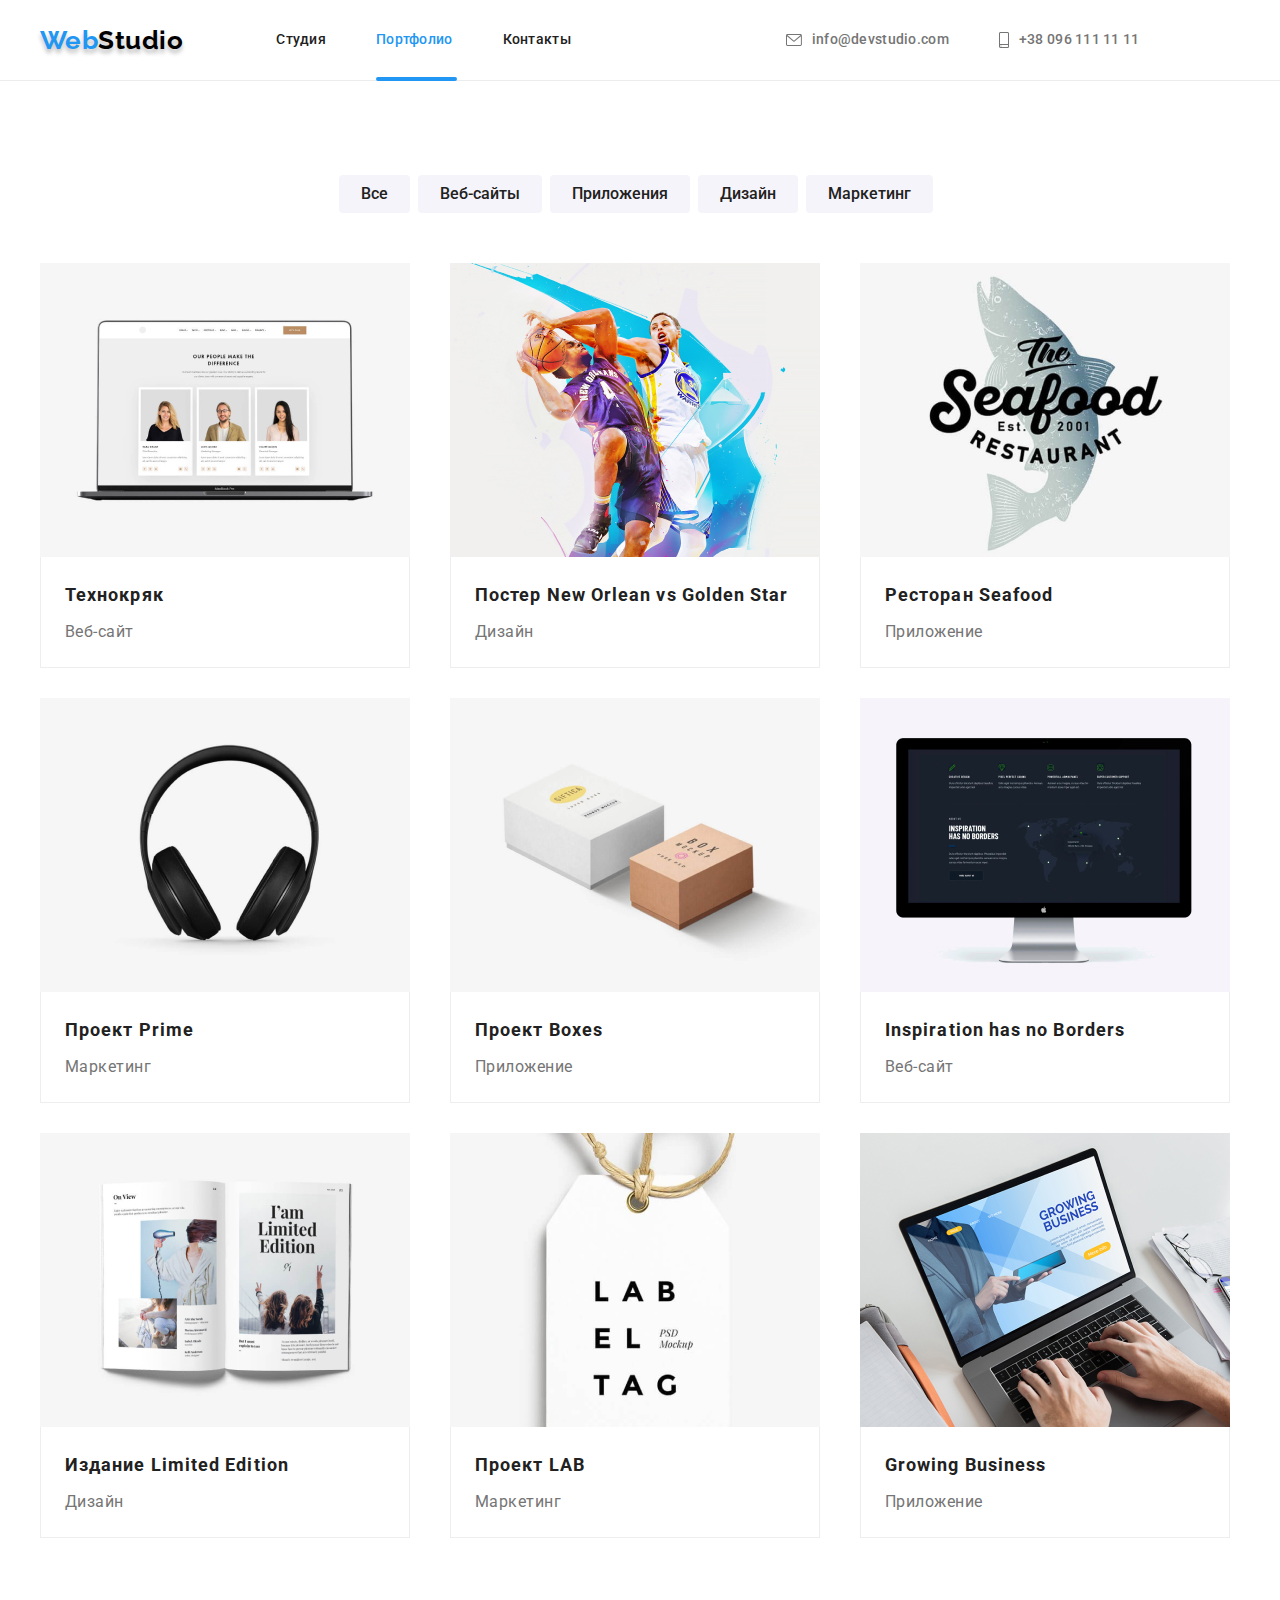
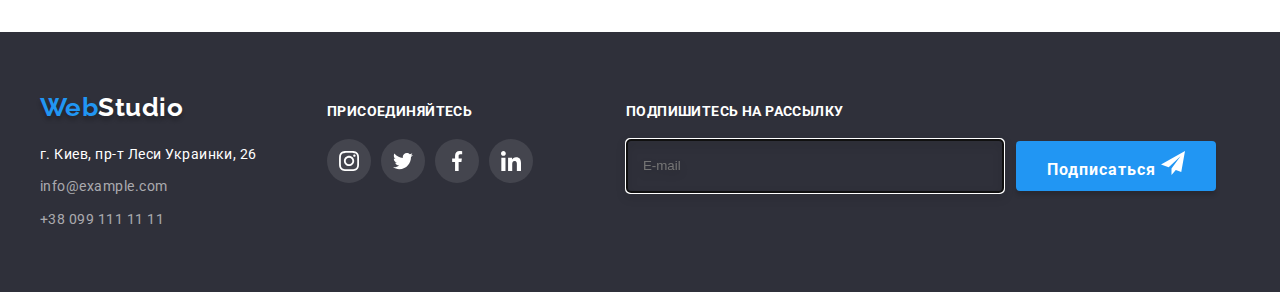
==== portfolio.html @ dc647ac4 "created the seventh repos" ====
<!DOCTYPE html>
<html lang="ru">
<head>
    <meta charset="UTF-8">
    <meta http-equiv="X-UA-Compatible" content="IE=edge">
    <meta name="viewport" content="width=device-width, initial-scale=1.0">
    <title>Webstudio</title>
    <link rel="preconnect" href="https://fonts.googleapis.com">
    <link rel="preconnect" href="https://fonts.gstatic.com" crossorigin>
    <link href="https://fonts.googleapis.com/css2?family=Raleway:wght@700&family=Roboto:wght@400;500;700;900&display=swap" rel="stylesheet">
    <link rel="stylesheet" href="https://cdnjs.cloudflare.com/ajax/libs/modern-normalize/1.1.0/modern-normalize.min.css" integrity="sha512-wpPYUAdjBVSE4KJnH1VR1HeZfpl1ub8YT/NKx4PuQ5NmX2tKuGu6U/JRp5y+Y8XG2tV+wKQpNHVUX03MfMFn9Q==" crossorigin="anonymous" referrerpolicy="no-referrer" />
    <link rel="stylesheet" href="./css/styles.css" />

</head>
<body>
    <!--- header--->
<header class="header">
    <div class="container main"> 
        <nav class="header-nav"> 
        <a class="header-link link" lang="en" href="./index.html"><span class="logo-web">Web</span>Studio</a>
          <ul class="header-nav-list list">
                <li class="item"><a class="header-item-link link" href="./index.html">Студия</a></li>
                <li class="item"><a class="header-item-link current link" href="./index.html">Портфолио</a></li> 
                <li class="item"><a class="header-item-link link" href="">Контакты</a></li>
            </ul>
     </nav> 
          <ul class="auto-nav list"> 

               <li class="item">
                <a class="auto-nav-item link" href="mailto:info@devstudio.com">
                  <svg class="contacts-icon" width="16" height="12"> 
                    <use href="./images/symbol-defs.svg#icon-envelope"></use>
                </svg> 
                info@devstudio.com</a>
            </li>

            <li class="item">
                <a class="auto-nav-item link" href="tel:+380961111111">
                 <svg class="contacts-icon" width="10" height="16"> 
                    <use href="./images/symbol-defs.svg#icon-smartphone"> </use>
                </svg> 
                +38 096 111 11 11</a>
            </li>
          </ul>
    </div>
</header>

    <!--- portfolio--->
<main>
    <section class="portfolio"> 
        <div class="container "> 
        <h1 hidden>Портфолио</h1>
        <ul class="portfolio-list  list"> 
            <li><button class="portfolio-button link" type="button">Все </button></li>
            <li><button class="portfolio-button link" type="button">Веб-сайты</button> </li>   
            <li><button class="portfolio-button link" type="button">Приложения</button> </li> 
            <li><button class="portfolio-button link" type="button">Дизайн</button> </li> 
            <li><button class="portfolio-button link" type="button">Маркетинг</button> </li> 
        </ul>
        <ul class="portfolio-img list">
            <li class="gallery-pic">
                <div class="overlay-text"> 
                 <img  src="./images/img.jpg" alt="Ноутбук" width="370" height="294"> 
                 <p class="picture-text"> Технокряк это современная площадка распространения коронавируса. Компании используют эту платформу для цифрового шпионажа и атак на защищённые сервера конкурентов.</p>
                </div>
                 <div class="gallery-content">  
                <h2 class="portfolio-item">Технокряк</h2>
                <p class="portfolio-text"> Веб-сайт</p>
            </div>
            </li>
            
            <li class="gallery-pic"> 
                <div class="overlay-text"> 
                <img  src="./images/img (1).jpg" alt="Баскетбол" width="370" height="294" > 
                <p class="picture-text"> Технокряк это современная площадка распространения коронавируса. Компании используют эту платформу для цифрового шпионажа и атак на защищённые сервера конкурентов.</p>
            </div>
                <div class="gallery-content"> 
                <h2 class="portfolio-item">Постер New Orlean vs Golden Star</h2>
                <p class="portfolio-text"> Дизайн</p>
            </div>

            </li>
            <li class="gallery-pic"> 
                <div class="overlay-text"> 
                <img  src="./images/img (2).jpg" alt="Лого ресторану" width="370" height="294" > 
                <p class="picture-text"> Технокряк это современная площадка распространения коронавируса. Компании используют эту платформу для цифрового шпионажа и атак на защищённые сервера конкурентов.</p>
            </div> 
                <div class="gallery-content"> 
                <h2 class="portfolio-item">Ресторан Seafood</h2>
                <p class="portfolio-text"> Приложение</p>
            </div>

            </li>
            <li class="gallery-pic"> 
                <div class="overlay-text"> 
                <img  src="./images/img (3).jpg" alt="Наушники" width="370" height="294" > 
                <p class="picture-text"> Технокряк это современная площадка распространения коронавируса. Компании используют эту платформу для цифрового шпионажа и атак на защищённые сервера конкурентов.</p> 
            </div>
                <div class="gallery-content"> 
                <h2 class="portfolio-item">Проект Prime</h2>
                <p class="portfolio-text"> Маркетинг</p>
            </div>

            </li>
            <li class="gallery-pic"> 
                <div class="overlay-text"> 
                <img  src="./images/img (4).jpg" alt="Боксы" width="370" height="294" > 
                <p class="picture-text"> Технокряк это современная площадка распространения коронавируса. Компании используют эту платформу для цифрового шпионажа и атак на защищённые сервера конкурентов.</p> 
            </div>
                <div class="gallery-content"> 
                <h2 class="portfolio-item">Проект Boxes</h2>
                <p class="portfolio-text"> Приложение</p>
            </div>
            </li>

            <li class="gallery-pic"> 
                <div class="overlay-text">  
                <img  src="./images/img (5).jpg" alt="компьютер" width="370" height="294" >
                <p class="picture-text"> Технокряк это современная площадка распространения коронавируса. Компании используют эту платформу для цифрового шпионажа и атак на защищённые сервера конкурентов.</p>
            </div>
                <div class="gallery-content"> 
                <h2 class="portfolio-item" lang="en">Inspiration has no Borders</h2>
                <p class="portfolio-text"> Веб-сайт</p>
            </div>

            </li>
            <li class="gallery-pic"> 
                <div class="overlay-text"> 
                <img  src="./images/img (6).jpg" alt="Книга" width="370" height="294" >
                <p class="picture-text"> Технокряк это современная площадка распространения коронавируса. Компании используют эту платформу для цифрового шпионажа и атак на защищённые сервера конкурентов.</p>
            </div>
                <div class="gallery-content"> 
                <h2 class="portfolio-item">Издание Limited Edition</h2>
                <p class="portfolio-text"> Дизайн</p>
            </div>

            </li>
            <li class="gallery-pic"> 
                <div class="overlay-text"> 
                <img  src="./images/img (7).jpg" alt="Ярлык" width="370" height="294" > 
                <p class="picture-text"> Технокряк это современная площадка распространения коронавируса. Компании используют эту платформу для цифрового шпионажа и атак на защищённые сервера конкурентов.</p>
            </div>
                <div class="gallery-content"> 
                <h2 class="portfolio-item">Проект LAB</h2>
                <p class="portfolio-text"> Маркетинг</p>
            </div>

            </li>
            <li class="gallery-pic"> 
                <div class="overlay-text"> 
                <img  src="./images/img (8).jpg" alt="Веб-сайт" width="370" height="294" > 
                <p class="picture-text"> Технокряк это современная площадка распространения коронавируса. Компании используют эту платформу для цифрового шпионажа и атак на защищённые сервера конкурентов.</p>
            </div>
                <div class="gallery-content"> 
                <h2 class="portfolio-item">Growing Business</h2>
                <p class="portfolio-text"> Приложение</p>
                </div>
            </li>
        </ul>
        </div>

    </section>
</main>

    <!-- footer-->
    <footer class="footer"> 
        <div class="footer-list container"> 
        <div class="footer-logo  main"> 
        <a class="footer-link link" lang="en" href=""><span class="logo-web">Web</span>Studio</a>
        <address> 
        <ul class="list-contacts list">
            <li class="address">г. Киев, пр-т Леси Украинки, 26</li>
            <li class="mail"><a class="contacts link" href="mailto:info@example.com">info@example.com</a></li>
            <li><a class="contacts link" href="tel:+380991111111">+38 099 111 11 11</a></li>
        </ul>
    </address>
        </div>
        <div class="join-socials "> 
            <h3 class="join">присоединяйтесь</h3>
            <ul class="join-list list "> 
                <li class="join-item">
                    <a href="" class="join-link link">
                    <svg class="join-icon" width="20" height="20"> 
                        <use href="./images/symbol-defs.svg#icon-instagram"> </use>
                    </svg>
                 </a>
                </li>
                <li class="join-item">
                    <a href="" class="join-link link">
                    <svg class="join-icon" width="20" height="20"> 
                        <use href="./images/symbol-defs.svg#icon-twitter"> </use>
                    </svg>
                 </a>
                </li>
                <li class="join-item">
                    <a href="" class="join-link link">
                    <svg class="join-icon" width="20" height="20"> 
                        <use href="./images/symbol-defs.svg#icon-facebook"> </use>
                    </svg>
                 </a>
                </li>
                <li class="join-item">
                    <a href="" class="join-link link">
                    <svg class="join-icon" width="20" height="20"> 
                        <use href="./images/symbol-defs.svg#icon-linkedin"> </use>
                    </svg>
                 </a>
                </li>
                </ul>
        </div>
        <form class="footer-form">
            <p class="form-heading"> Подпишитесь на рассылку</p>
            <div class="footer-place"> 
            <input class="subscribe-place" type="email" name="email" placeholder="E-mail" autofocus>
            <button class="subscribe-button" type="submit"> Подписаться
                <svg class="button-icon" width="24" height="24"> 
                    <use href="./images/symbol-defs.svg#icon-plane"> </use>
                </svg>
                </button>
            </div>
        </form>
    </div>
    </footer>
</body>
</html>
---- css/styles.css ----
:root{
    --title-text-color: #212121;  
    --primary-text-color: #757575;
    --secondary-text-color: #000000;
    --third-text-color: #ffffff;
    --accent-color:#2196F3;
}
body {
    margin: 0;
    background-color: #FFFFFF;
    font-family: 'Roboto', sans-serif;
    letter-spacing: 0.03em;
    color: var(--title-text-color)
}
  
p, h1, h2, h3, h4{
    margin-top: 0;
    margin-bottom: 0;
}
ul {
    margin-top: 0;
    margin-bottom: 0;
    padding-left: 0;
}
img {
    display: block;
    width: auto;
}
.link {
    text-decoration: none;
}
.list {
    list-style: none;
}
.container {

    width: 1200px;
    padding-left: 15px;
    padding-right: 15px;
    margin: 0 auto;    
}

.header-nav {
    display: flex;
    align-items: center;
}
.header-link, 
.footer-link {
    padding: 0;

    Font-family: 'Raleway';
    font-weight: bold;
    Font-size: 26px;
    Line-height: 1.19;
    color: var(--secondary-text-color);
    text-shadow: 0px 4px 4px rgba(0, 0, 0, 0.25);
}

.logo-web {
    color:var(--accent-color);
}

.main {
    display: flex;
    align-items: center;
}
.header {  
      border-bottom: 1px solid #ECECEC;
}
.header-nav-list {
    display: flex;
    margin-right: auto;
}
.header-nav-list .link {    
    display: block;
    padding-top: 32px;
    padding-bottom: 32px;

    font-style: 400;
    font-weight: 500;
    font-size: 14px;
    line-height: 1.14;
    letter-spacing: 0.02em;
    color: var(--title-text-color);
}

.header-nav-list .item:not(:last-child) {
    margin-right: 50px;
}
.header-link {
    margin-right: 93px;
}
.header-item-link {
    transition: color 250ms cubic-bezier(0.4, 0, 0.2, 1);
}
.header-item-link:hover,
.header-item-link:focus {
    color: var(--accent-color); 
}
.auto-nav-item:hover,
.auto-nav-item:focus  {
    color: var(--accent-color); 
}
.item {
    position: relative;
}
.header-nav-list .current{
    color: var(--accent-color)
}
.item .current::after {
    content: '';
    position: absolute;
    bottom: -1px;
    width: 100%;
    left: 0;
    background-color: var(--accent-color);
    border: 2px solid;
    border-radius: 2px;
}

 /* Contacts*/

.auto-nav {
    display: flex;
    margin-left: 215px;
}
.auto-nav .item +.item {
    margin-left: 50px;
}
.auto-nav-item { 
    transition: color 250ms cubic-bezier(0.4, 0, 0.2, 1);
    
    display: flex;
    align-items: center;
    font-weight: 500;
    font-size: 14px;
    line-height: 1.14;
    letter-spacing: 0.02em;
    color: var(--primary-text-color);
}
.contacts-icon {
    display: inline-block;
    margin-right: 10px;
    fill: currentColor;
}

/* ---hero---*/
.hero {
   /* background-color: #2F303A;*/
    padding-bottom: 200px;
    padding-top: 200px;
    flex-grow: 1;
    background-image: linear-gradient(rgba(47, 48, 58, 0.4),
    rgba(47, 48, 58, 0.4)
    ), url(../images/heroimg.jpg) ;
}

.hero-title {
    margin-bottom: 30px;

    font-weight: 900;
    font-size: 44px;
    line-height: 1.36;
    text-align: center;
    letter-spacing: 0.06em;
    text-transform: uppercase;
    text-shadow: 0px 4px 4px rgba(0, 0, 0, 0.25);
    color: var(--third-text-color);
}
.hero-button {  
    display: flex;
    margin: auto;
    border-radius: 4px;
    padding: 10px 32px;
    border: 1px solid #000000;
    text-shadow: 0px 4px 4px rgba(0, 0, 0, 0.25);
    border: none;

    font-weight: 700;
    font-size: 16px;
    line-height: 1.87;
    display: flex;
    align-items: center;
    text-align: center;
    letter-spacing: 0.06em;
    color: var(--third-text-color);
    background-color: var(--accent-color);
    cursor: pointer;
}
.hero .link {
    transition: box-shadow 250ms cubic-bezier(0.4, 0, 0.2, 1), background-color 250ms cubic-bezier(0.4, 0, 0.2, 1);
}
.hero .link:hover,
.hero .link:focus{
    background-color: #188CE8;
    box-shadow: 0px 4px 4px rgba(0, 0, 0, 0.15);
}
/* ---Modal window---*/

.backdrop {
    position: fixed;
    top: 0;
    left:0;
    width: 100%;
    height: 100%;
    background: rgba(0, 0, 0, 0.2);
    opacity: 1;
    transition: opacity 250ms cubic-bezier(0.4, 0, 0.2, 1), visibility 250ms cubic-bezier(0.4, 0, 0.2, 1);
}
.backdrop.is-hidden{
    opacity: 0;
    pointer-events: none;
    visibility: hidden;
}

.modal {
    position: absolute;
    top: 50%;
    left: 50%;
    transform: translate(-50%, -50%);
    width: 528px;
    height: 581px;
    padding: 40px;
    
    background: #FFFFFF;
    box-shadow: 0px 1px 3px rgba(0, 0, 0, 0.12), 0px 1px 1px rgba(0, 0, 0, 0.14), 0px 2px 1px rgba(0, 0, 0, 0.2);
    border-radius: 4px;
}
.close {
    cursor: pointer;  
    background-color: #ffffff;
    width: 30px;
    height: 30px;
    position: absolute;
    top: 8px;
    right: 8px;  
    display: flex;
    align-items: center;
    justify-content: center;
    border-radius: 50%;
    border: 1px solid rgba(0, 0, 0, 0.1);   
}
.icon-close{
    fill: #000000;
    transition: fill 250ms cubic-bezier(0.4, 0, 0.2, 1);

}
.icon-close:hover,
.icon-close:focus{
  fill: var(--accent-color)
}
.form-title{
    font-family: Roboto;
    font-style: normal;
    font-weight: bold;
    font-size: 20px;
    line-height: 23px;
    text-align: center;
    letter-spacing: 0.03em;  
    color: #212121;  
    margin-bottom: 12px; 
}
.form-contact{
    width: 448px;
    min-height: 342px;
}
.form-name{
    font-family: Roboto;
    font-style: normal;
    font-weight: normal;
    font-size: 12px;
    line-height: 1.16;
    letter-spacing: 0.01em;
    display: block;
    color: #757575;
}
.form-area{
    position: relative;
    width: 100%;
    margin: 0 auto;  
}
.form-icon {
    position: absolute;
    top: 50%;
    left: 15px;
    transform: translateY(-50%);
    transition: fill 250ms cubic-bezier(0.4, 0, 0.2, 1);
}
.form-area:focus-within{
    border-color: var(--accent-color);
}

.form-input{
    width: 100%;
    height: 40px;
    border: 1px solid rgba(33, 33, 33, 0.2);
    box-sizing: border-box;
    border-radius: 4px;
    margin-top: 4px;
    margin-bottom: 10px;
    padding: 14px 15px;
    padding-left: 42px;
    cursor: pointer;
    outline: transparent;
    transition: border-color 250ms cubic-bezier(0.4, 0, 0.2, 1), fill 250ms cubic-bezier(0.4, 0, 0.2, 1);
}

.form-input:focus{
    border-color: var(--accent-color);
}

.form-input:focus + .form-icon{
    fill: var(--accent-color);
}

.form-text{
    width: 448px;
    height: 120px;
    resize: none;
    padding: 12px 16px;
    margin-top: 4px;
    outline: transparent;

    border: 1px solid rgba(33, 33, 33, 0.2);
    box-sizing: border-box;
    border-radius: 4px;
    transition: border-color 250ms cubic-bezier(0.4, 0, 0.2, 1);
}

.form-text:focus {
    border-color: var(--accent-color);
}

.check-text{
    display: inline-block;
    font-family: Roboto;
    font-style: normal;
    font-weight: normal;
    font-size: 14px;
    line-height: 1.71;
    color: #757575;
    margin-top: 20px;
}
.checkbox{
    appearance: none ;
}

.check-icon{
    display: flex;
    align-items: center;
    justify-content: center;
    width: 16px;
    height: 15px;
    display: flex;
    border-radius: 2px;
    border: 2px solid var(--secondary-text-color);
    margin-right: 7px;
    margin-top: 20px;
}
.check-label{
    display: flex;
    align-items: center;
}

.checkbox:checked + .check-label > .check-icon {
    background-color: var(--accent-color);
    border: transparent;
}
.checkbox:focus {
    border: transparent;
    
}
.conditions{
    color: var(--accent-color);
}

.form-button{
    margin: auto;
    margin-top: 30px;
    padding: 10px 55px;
    border: none;
    font-weight: 700;
    font-size: 16px;
    line-height: 1.87;
    display: flex;
    align-items: center;
    text-align: center;
    letter-spacing: 0.06em;
    color: var(--third-text-color);
    background-color: var(--accent-color);
    box-shadow: 0px 4px 4px rgba(0, 0, 0, 0.15);
    border-radius: 4px;
    cursor: pointer;
    transition: background-color 250ms cubic-bezier(0.4, 0, 0.2, 1);

}
.form-button:hover,
.form-button:focus{
    background-color: #188CE8;
}


/* ---features---*/
.details {
    display: flex;
}
.features{
    display: flex;

    padding-top: 94px;
    padding-bottom: 94px;
}
.features-title {
    display: flex;
    margin-top: 30px;
    margin-bottom: 10px;

    font-weight: 700;
    Font-size: 14px;
    Line-height: 1.14;
    text-transform: uppercase;
    color: var(--title-text-color);
}
.features-text {
    display: flex;
    margin-right: 30px;
    font-weight: normal;
    font-size: 14px;
    line-height: 1.71;
    color: var(--primary-text-color);
}
.features-list { 
    display: flex;
}
.icon-animations:not(:last-child) {
    margin-right: 30px;
}
.icon-animations .features-text {
    width: 100% ;
}

.icon-class  {
    display: flex;
    background-color: #F5F4FA;
    align-items: center;
    justify-content: center;
    border-radius: 4px; 
    height: 120px;
}

/* ---work and team---*/

.work {
    padding-bottom: 94px;
}
.work-list {
    display: flex;
}
.work-list .picture:not(:last-child){
    margin-right: 30px;   
}
.picture {
    position: relative;
}
.work-text {
    position: absolute;
    bottom: 0;
    min-width: 370px;
    min-height: 70px;
    display: flex;
    justify-content: center;
    align-items: center;
    font-weight: 700;
    font-size: 14px;
    line-height: 1.14;
    text-align: center;
    letter-spacing: 0.03em;
    text-transform: uppercase;
    background: rgba(47, 48, 58, 0.8);
    color: var(--third-text-color);
    
}

.work-title,
.team-title {
    margin-bottom: 50px;
    font-weight: bold;
    font-size: 36px;
    line-height: 1.16;
    text-align: center;
    color: var(--title-text-color);
}

.team{
    background-color: #F5F4FA;
    padding-top: 94px;
    padding-bottom: 94px;
} 

.team-list  {
    display: flex;
    margin: 0;
    margin-left: -30px; 
}

.team-content{
    padding-top: 30px ;
    padding-bottom: 30px; 
    width: 270px;

    background-color: var(--third-text-color);
    box-shadow: 0px 1px 3px rgba(0, 0, 0, 0.12), 0px 1px 1px rgba(0, 0, 0, 0.14), 0px 2px 1px rgba(0, 0, 0, 0.2);
    border-radius: 0px 0px 4px 4px;

}
.content {
    width: 270px;
    margin-left: 30px; 
    margin-right: 0;
}
.team-list .team-pic:not(:last-child){
    margin-right: 30px;
}
.team-item {
    margin-bottom: 10px ;

    font-weight: 500;
    font-size: 16px;
    line-height: 1.18; 
    text-align: center;   
    color: var(--title-text-color);
}
.team-text{
    margin-bottom: 16px ;

    font-weight: normal;
    font-size: 16px;
    line-height: 1.18;
    text-align: center;
}
.social-list {
    display: flex;
    justify-content: center;
}
.social-item{
    width: 44px;
    height: 44px;
    
}
.social-item:not(:last-child) {
    margin-right: 10px;
}
.social-icon{
    fill: #AFB1B8;
    transition: fill 250ms cubic-bezier(0.4, 0, 0.2, 1), background-color 250ms cubic-bezier(0.4, 0, 0.2, 1);
    
}

.social-link {
    transition: fill 250ms cubic-bezier(0.4, 0, 0.2, 1), background-color 250ms cubic-bezier(0.4, 0, 0.2, 1);
    
    width: 100%;
    height: 100%;
    display: flex;
    align-items: center;
    justify-content: center;
    border-radius: 50%;
    background-color: #ffffff;
}

.social-link:hover,
.social-link:focus{
    background-color: var(--accent-color);

}

.social-link:hover .social-icon,
.social-link:focus .social-icon {
    fill: var(--third-text-color);
}
/* ---- Clients---*/
.clients {
    padding-top: 94px;
    padding-bottom: 94px;
}

.clients-list {
    display: flex;
    justify-content: center;

}
.clients-title {
    margin-bottom: 50px;
    font-weight: 700;
    font-size: 36px;
    line-height: 42px;
    text-align: center;
    letter-spacing: 0.03em;
    color: #212121;
}

.clients-item{    
    width: 170px;
    height: 92px;     
}
.clients-item:not(:last-child) {
    margin-right: 30px;
}
.clients-icon{
   fill:  #AFB1B8; 
   transition: fill 250ms cubic-bezier(0.4, 0, 0.2, 1);

}
.clients-link {
    transition: fill 250ms cubic-bezier(0.4, 0, 0.2, 1), border-color 250ms cubic-bezier(0.4, 0, 0.2, 1);

    width: 100%;
    height: 100%;
    display: flex;
    border: 1px solid #AFB1B8;;
    border-radius: 4px;
    align-items: center;
    justify-content: center;
}
.clients-link:hover .clients-icon,
.clients-link:focus .clients-icon{
    fill: var(--accent-color);
}

.clients-link:hover,
.clients-link:focus { 
    border-color: var(--accent-color);
}

/* ---footer---*/
.footer-list {
    display: flex;
    align-items: baseline;
}
.footer-logo {
    display: inline-block;
}

.footer {
    padding-top: 60px;
    padding-bottom:60px;
    background-color: #2F303A    ;
}

.footer-link { 
    color: var(--third-text-color);
}
.list-contacts{
    font-style: normal;
}
.contacts{
    font-weight: normal;
    font-size: 14px;
    line-height: 1.71;
    color: rgba(255, 255, 255, 0.6) ;

}
.address{
    margin-top: 20px;
    margin-bottom: 9px;
    margin-right: 70px;

    font-weight: normal;
    font-size: 14px;
    line-height: 1.71;
    color: var(--third-text-color);
}
.mail {
    margin-bottom: 9px;
}
.join-socials .join{ 
    display: flex;
    margin-bottom: 20px;

    font-weight: 700;
    font-size: 14px;
    line-height: 16px;
    letter-spacing: 0.03em;
    text-transform: uppercase;
    color: #FFFFFF;   
}
.join-socials{
    margin-right: 93px;

}
.join-list {
    display: flex;
}
.join-item{
    width: 44px;
    height: 44px;   
}
.join-item:not(:last-child) {
    margin-right: 10px;
}
.join-icon{
    fill: #FFFFFF;
    transition: fill 250ms cubic-bezier(0.4, 0, 0.2, 1), background-color 250ms cubic-bezier(0.4, 0, 0.2, 1);
}
.join-link {
    transition: fill 250ms cubic-bezier(0.4, 0, 0.2, 1), background-color 250ms cubic-bezier(0.4, 0, 0.2, 1);
    width: 100%;
    height: 100%;
    display: flex;
    align-items: center;
    justify-content: center;
    border-radius: 50%;
    background-color: rgba(255, 255, 255, 0.1);
}
.join-link:hover,
.join-link:focus {
    background-color: var(--accent-color);
}

.join-link:hover .join-icon,
.join-link:focus .join-icon {
    cursor: pointer;
    fill: #FFFFFF;
}
.footer-place{
    display: flex;
    align-items: center;
}

.form-heading {
    margin: 0;
    font-family: Roboto;
    font-style: normal;
    font-weight: bold;
    font-size: 14px;
    line-height: 16px;
    letter-spacing: 0.03em;
    text-transform: uppercase;
    color: #FFFFFF;
    margin-bottom: 20px;
}

.subscribe-place{
    width: 358px;
    height: 50px;
    margin-right: 12px;
    border: 1px solid rgba(255, 255, 255, 0.3);
    background: transparent;
    filter: drop-shadow(0px 4px 4px rgba(0, 0, 0, 0.15));
    border-radius: 4px;
    color: rgba(255, 255, 255, 0.6);
    padding-left: 16px;
}

.subscribe-button{
    width: 200px;
    height: 50px;
    background-color: var(--accent-color);
    box-shadow: 0px 4px 4px rgba(0, 0, 0, 0.15);
    border: none;
  
    border-radius: 4px;
    font-family: Roboto;
    font-style: normal;
    font-weight: 700;
    font-size: 16px;
    line-height: 1.87;
    letter-spacing: 0.06em;
    color: #FFFFFF;
    padding: 10px 29px;
    transition: background-color 250ms cubic-bezier(0.4, 0, 0.2, 1);
}
.subscribe-button:hover,
.subscribe-button:focus {
    background-color: #188CE8;
}

/* Portfolio */
.portfolio{
    padding-bottom: 94px;
    padding-top: 94px;
    background: #FFFFFF;
}
.portfolio-list{
    
    display: flex;
    margin-bottom: 50px;
    justify-content: center;
}

.portfolio-button{   
    padding: 6px 22px;
    margin-right: 8px;

    font-family: 'Roboto';
    font-weight: 500;
    font-size: 16px;
    line-height: 1.62;
    text-align: center;
    color: var(--title-text-color);
    background-color: #F5F4FA ;
    border-radius: 4px;
    border: transparent;
    cursor: pointer;
}
.portfolio-list .link{ 
    transition: color 250ms cubic-bezier(0.4, 0, 0.2, 1), background-color 250ms cubic-bezier(0.4, 0, 0.2, 1), box-shadow 250ms cubic-bezier(0.4, 0, 0.2, 1);
}
.portfolio-list .link:hover, 
.portfolio-list .link:focus {
    color: var(--third-text-color);
    background-color: var(--accent-color);
    box-shadow: 0px 3px 1px rgba(0, 0, 0, 0.1), 0px 1px 2px rgba(0, 0, 0, 0.08), 0px 2px 2px rgba(0, 0, 0, 0.12);
}

.overlay-text{
    position: relative;
    overflow: hidden;

}
.overlay-text::before {
    display: inline-block;
    position: absolute;
    content: '';
    width: 100%;
    height: 100%;
    transition: transform 250ms cubic-bezier(0.4, 0, 0.2, 1);
}

.picture-text {
    position: absolute;
    top: 0;
    left: 0;
    height: 100%;
    padding: 63px 24px;
    font-size: 18px;
    line-height: 1.56;
    letter-spacing: 0.03em;
    color: #ffffff;
    background-color: rgba(33, 150, 243, 0.9);   
    transition: transform 250ms cubic-bezier(0.4, 0, 0.2, 1);
    transform: translateY(100%);
    overflow: auto;
}

.overlay-text:hover .picture-text {
    transform: translateY(0%);
}

.gallery-content{
    background-color: #FFFFFF;
    box-sizing: border-box;
    padding: 20px 24px;
    border-bottom: 1px solid #EEEEEE;
    border-right: 1px solid #EEEEEE;
    border-left: 1px solid #EEEEEE;
    width: 370px;
}
.portfolio-img {
    transition: background-color 250ms cubic-bezier(0.4, 0, 0.2, 1), box-shadow 250ms cubic-bezier(0.4, 0, 0.2, 1);

    margin: 0;
    display: flex;
    flex-wrap: wrap;
    margin-top: -30px;
    margin-left: -30px;
}

.gallery-pic{
    transition: background-color 250ms cubic-bezier(0.4, 0, 0.2, 1), box-shadow 250ms cubic-bezier(0.4, 0, 0.2, 1);
    width: 370px;
    margin-left: 30px;
    margin-top: 30px;
    flex-basis: calc(100% / 3 - 30px);
}
.portfolio-img .gallery-pic:hover,
.portfolio-img .gallery-pic:focus {
    background: #FFFFFF;
    box-shadow: 0px 1px 1px rgba(0, 0, 0, 0.12), 0px 4px 4px rgba(0, 0, 0, 0.06), 1px 4px 6px rgba(0, 0, 0, 0.16);
}

.portfolio-item {
    margin-bottom: 4px;

    font-weight: 700;
    font-size: 18px;
    line-height: 2;
    letter-spacing: 0.06em;
}
.portfolio-text{
    font-weight: normal;
    font-size: 16px;
    line-height: 1.87;
    color: var(--primary-text-color);
}
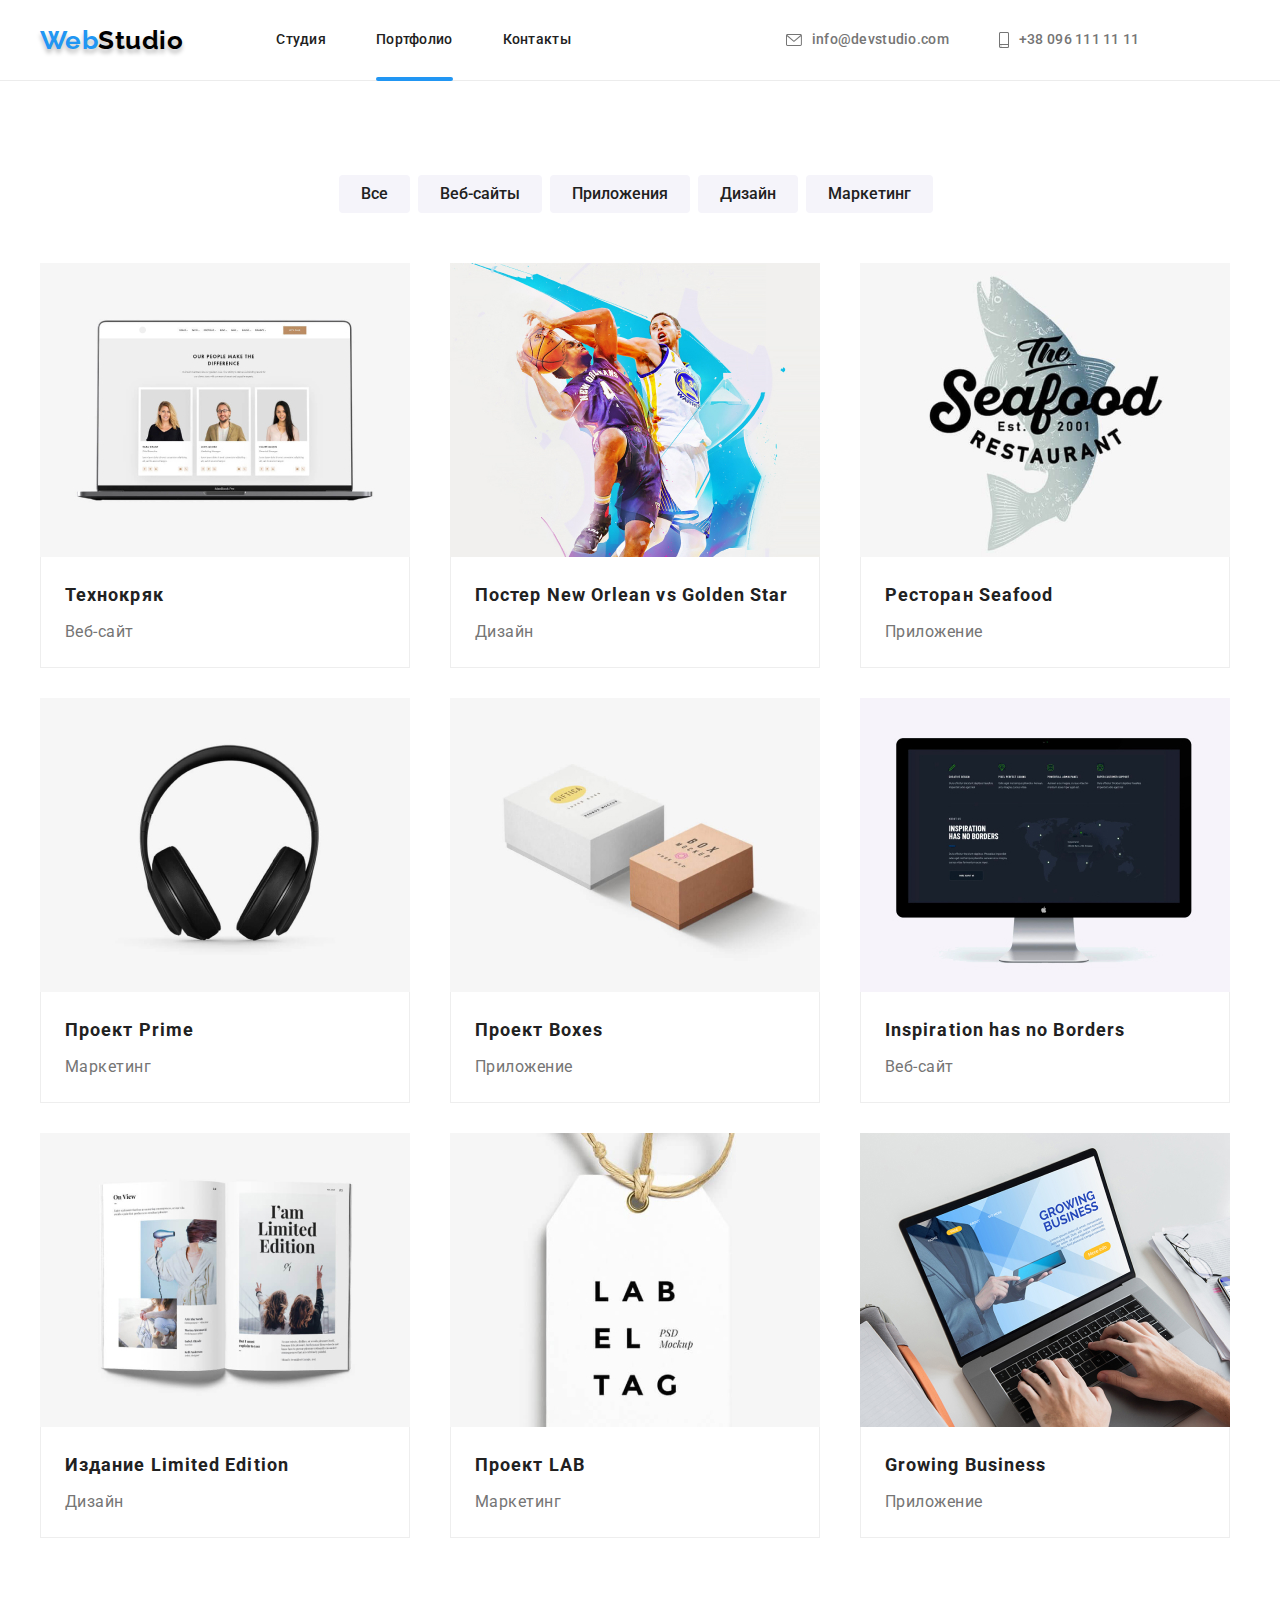
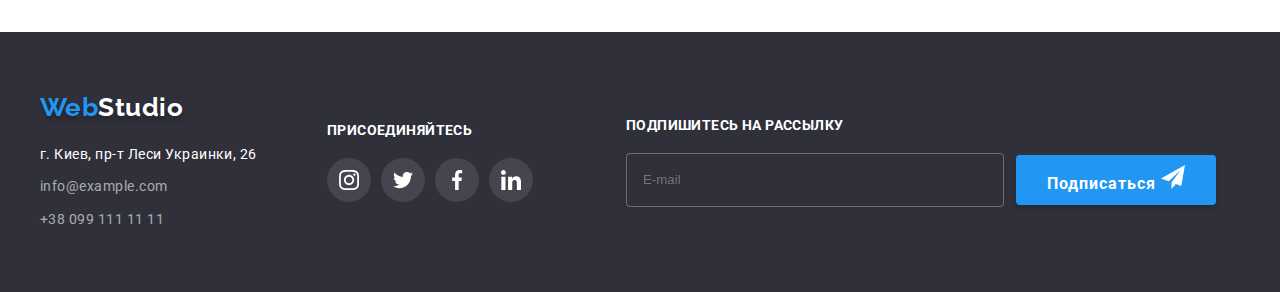
==== commit 165c5bed: "added sass" ====
--- a/portfolio.html
+++ b/portfolio.html
@@ -10,38 +10,39 @@
     <link href="https://fonts.googleapis.com/css2?family=Raleway:wght@700&family=Roboto:wght@400;500;700;900&display=swap" rel="stylesheet">
     <link rel="stylesheet" href="https://cdnjs.cloudflare.com/ajax/libs/modern-normalize/1.1.0/modern-normalize.min.css" integrity="sha512-wpPYUAdjBVSE4KJnH1VR1HeZfpl1ub8YT/NKx4PuQ5NmX2tKuGu6U/JRp5y+Y8XG2tV+wKQpNHVUX03MfMFn9Q==" crossorigin="anonymous" referrerpolicy="no-referrer" />
     <link rel="stylesheet" href="./css/styles.css" />
+        <link rel="stylesheet" href="./css/main.min.css" />
+
 
 </head>
 <body>
     <!--- header--->
 <header class="header">
-    <div class="container main"> 
-        <nav class="header-nav"> 
-        <a class="header-link link" lang="en" href="./index.html"><span class="logo-web">Web</span>Studio</a>
-          <ul class="header-nav-list list">
-                <li class="item"><a class="header-item-link link" href="./index.html">Студия</a></li>
-                <li class="item"><a class="header-item-link current link" href="./index.html">Портфолио</a></li> 
-                <li class="item"><a class="header-item-link link" href="">Контакты</a></li>
+    <div class="container main">
+        <nav class="header__nav">
+            <a class="header__link link" lang="en" href=""><span class="logo-web">Web</span>Studio</a>
+            <ul class="header__nav-list list">
+                <li class="header__item"><a class="header__item-link  link" href="./index.html">Студия</a></li>
+                <li class="header__item"><a class="header__item-link current link" href="">Портфолио</a></li>
+                <li class="header__item"><a class="header__item-link link" href="">Контакты</a></li>
             </ul>
-     </nav> 
-          <ul class="auto-nav list"> 
-
-               <li class="item">
-                <a class="auto-nav-item link" href="mailto:info@devstudio.com">
-                  <svg class="contacts-icon" width="16" height="12"> 
-                    <use href="./images/symbol-defs.svg#icon-envelope"></use>
-                </svg> 
-                info@devstudio.com</a>
-            </li>
-
-            <li class="item">
-                <a class="auto-nav-item link" href="tel:+380961111111">
-                 <svg class="contacts-icon" width="10" height="16"> 
-                    <use href="./images/symbol-defs.svg#icon-smartphone"> </use>
-                </svg> 
-                +38 096 111 11 11</a>
-            </li>
-          </ul>
+        </nav>
+        <ul class="contacts__auto-nav list">
+            <li class="contacts__item">
+                <a class="contacts__auto-nav-item link" href="mailto:info@devstudio.com">
+                    <svg class="contacts__contacts-icon" width="16" height="12">
+                        <use href="./images/symbol-defs.svg#icon-envelope"></use>
+                    </svg>
+                    info@devstudio.com</a>
+            </li>
+
+            <li class="contacts__item">
+                <a class="contacts__auto-nav-item link" href="tel:+380961111111">
+                    <svg class="contacts__contacts-icon" width="10" height="16">
+                        <use href="./images/symbol-defs.svg#icon-smartphone"> </use>
+                    </svg>
+                    +38 096 111 11 11</a>
+            </li>
+        </ul>
     </div>
 </header>
 
@@ -163,63 +164,64 @@
 </main>
 
     <!-- footer-->
-    <footer class="footer"> 
-        <div class="footer-list container"> 
-        <div class="footer-logo  main"> 
-        <a class="footer-link link" lang="en" href=""><span class="logo-web">Web</span>Studio</a>
-        <address> 
-        <ul class="list-contacts list">
-            <li class="address">г. Киев, пр-т Леси Украинки, 26</li>
-            <li class="mail"><a class="contacts link" href="mailto:info@example.com">info@example.com</a></li>
-            <li><a class="contacts link" href="tel:+380991111111">+38 099 111 11 11</a></li>
-        </ul>
-    </address>
+    <footer class="footer__section">
+        <div class="footer container">
+            <div class="footer__logo ">
+                <a class="footer__link link" lang="en" href=""><span class="logo-web">Web</span>Studio</a>
+                <address class="footer__address-list">
+                    <ul class="footer__list-contacts list">
+                        <li class="footer__address">г. Киев, пр-т Леси Украинки, 26</li>
+                        <li class="footer__mail"><a class="footer__contacts link"
+                                href="mailto:info@example.com">info@example.com</a></li>
+                        <li><a class="footer__contacts link" href="tel:+380991111111">+38 099 111 11 11</a></li>
+                    </ul>
+                </address>
+            </div>
+            <div class="join__socials ">
+                <h3 class="join__title">присоединяйтесь</h3>
+                <ul class="join list ">
+                    <li class="join__item">
+                        <a href="" class="join__link link">
+                            <svg class="join__icon" width="20" height="20">
+                                <use href="./images/symbol-defs.svg#icon-instagram"> </use>
+                            </svg>
+                        </a>
+                    </li>
+                    <li class="join__item">
+                        <a href="" class="join__link link">
+                            <svg class="join__icon" width="20" height="20">
+                                <use href="./images/symbol-defs.svg#icon-twitter"> </use>
+                            </svg>
+                        </a>
+                    </li>
+                    <li class="join__item">
+                        <a href="" class="join__link link">
+                            <svg class="join__icon" width="20" height="20">
+                                <use href="./images/symbol-defs.svg#icon-facebook"> </use>
+                            </svg>
+                        </a>
+                    </li>
+                    <li class="join__item">
+                        <a href="" class="join__link link">
+                            <svg class="join__icon" width="20" height="20">
+                                <use href="./images/symbol-defs.svg#icon-linkedin"> </use>
+                            </svg>
+                        </a>
+                    </li>
+                </ul>
+            </div>
+            <form class="">
+                <p class="mailing__form-title"> Подпишитесь на рассылку</p>
+                <div class="mailing">
+                    <input class="mailing__subscribe-place" type="email" name="email" placeholder="E-mail">
+                    <button class="mailing__subscribe-button" type="submit"> Подписаться
+                        <svg class="mailing__button-icon" width="24" height="24">
+                            <use href="./images/symbol-defs.svg#icon-plane"> </use>
+                        </svg>
+                    </button>
+                </div>
+            </form>
         </div>
-        <div class="join-socials "> 
-            <h3 class="join">присоединяйтесь</h3>
-            <ul class="join-list list "> 
-                <li class="join-item">
-                    <a href="" class="join-link link">
-                    <svg class="join-icon" width="20" height="20"> 
-                        <use href="./images/symbol-defs.svg#icon-instagram"> </use>
-                    </svg>
-                 </a>
-                </li>
-                <li class="join-item">
-                    <a href="" class="join-link link">
-                    <svg class="join-icon" width="20" height="20"> 
-                        <use href="./images/symbol-defs.svg#icon-twitter"> </use>
-                    </svg>
-                 </a>
-                </li>
-                <li class="join-item">
-                    <a href="" class="join-link link">
-                    <svg class="join-icon" width="20" height="20"> 
-                        <use href="./images/symbol-defs.svg#icon-facebook"> </use>
-                    </svg>
-                 </a>
-                </li>
-                <li class="join-item">
-                    <a href="" class="join-link link">
-                    <svg class="join-icon" width="20" height="20"> 
-                        <use href="./images/symbol-defs.svg#icon-linkedin"> </use>
-                    </svg>
-                 </a>
-                </li>
-                </ul>
-        </div>
-        <form class="footer-form">
-            <p class="form-heading"> Подпишитесь на рассылку</p>
-            <div class="footer-place"> 
-            <input class="subscribe-place" type="email" name="email" placeholder="E-mail" autofocus>
-            <button class="subscribe-button" type="submit"> Подписаться
-                <svg class="button-icon" width="24" height="24"> 
-                    <use href="./images/symbol-defs.svg#icon-plane"> </use>
-                </svg>
-                </button>
-            </div>
-        </form>
-    </div>
     </footer>
 </body>
 </html>--- a/css/styles.css
+++ b/css/styles.css
@@ -1,895 +1,17 @@
-:root{
-    --title-text-color: #212121;  
-    --primary-text-color: #757575;
-    --secondary-text-color: #000000;
-    --third-text-color: #ffffff;
-    --accent-color:#2196F3;
-}
-body {
-    margin: 0;
-    background-color: #FFFFFF;
-    font-family: 'Roboto', sans-serif;
-    letter-spacing: 0.03em;
-    color: var(--title-text-color)
-}
-  
-p, h1, h2, h3, h4{
-    margin-top: 0;
-    margin-bottom: 0;
-}
-ul {
-    margin-top: 0;
-    margin-bottom: 0;
-    padding-left: 0;
-}
-img {
-    display: block;
-    width: auto;
-}
-.link {
-    text-decoration: none;
-}
-.list {
-    list-style: none;
-}
-.container {
-
-    width: 1200px;
-    padding-left: 15px;
-    padding-right: 15px;
-    margin: 0 auto;    
-}
-
-.header-nav {
-    display: flex;
-    align-items: center;
-}
-.header-link, 
-.footer-link {
-    padding: 0;
-
-    Font-family: 'Raleway';
-    font-weight: bold;
-    Font-size: 26px;
-    Line-height: 1.19;
-    color: var(--secondary-text-color);
-    text-shadow: 0px 4px 4px rgba(0, 0, 0, 0.25);
-}
-
-.logo-web {
-    color:var(--accent-color);
-}
-
-.main {
-    display: flex;
-    align-items: center;
-}
-.header {  
-      border-bottom: 1px solid #ECECEC;
-}
-.header-nav-list {
-    display: flex;
-    margin-right: auto;
-}
-.header-nav-list .link {    
-    display: block;
-    padding-top: 32px;
-    padding-bottom: 32px;
-
-    font-style: 400;
-    font-weight: 500;
-    font-size: 14px;
-    line-height: 1.14;
-    letter-spacing: 0.02em;
-    color: var(--title-text-color);
-}
-
-.header-nav-list .item:not(:last-child) {
-    margin-right: 50px;
-}
-.header-link {
-    margin-right: 93px;
-}
-.header-item-link {
-    transition: color 250ms cubic-bezier(0.4, 0, 0.2, 1);
-}
-.header-item-link:hover,
-.header-item-link:focus {
-    color: var(--accent-color); 
-}
-.auto-nav-item:hover,
-.auto-nav-item:focus  {
-    color: var(--accent-color); 
-}
-.item {
-    position: relative;
-}
-.header-nav-list .current{
-    color: var(--accent-color)
-}
-.item .current::after {
-    content: '';
-    position: absolute;
-    bottom: -1px;
-    width: 100%;
-    left: 0;
-    background-color: var(--accent-color);
-    border: 2px solid;
-    border-radius: 2px;
-}
-
- /* Contacts*/
-
-.auto-nav {
-    display: flex;
-    margin-left: 215px;
-}
-.auto-nav .item +.item {
-    margin-left: 50px;
-}
-.auto-nav-item { 
-    transition: color 250ms cubic-bezier(0.4, 0, 0.2, 1);
-    
-    display: flex;
-    align-items: center;
-    font-weight: 500;
-    font-size: 14px;
-    line-height: 1.14;
-    letter-spacing: 0.02em;
-    color: var(--primary-text-color);
-}
-.contacts-icon {
-    display: inline-block;
-    margin-right: 10px;
-    fill: currentColor;
-}
+/* ---header---*/
 
 /* ---hero---*/
-.hero {
-   /* background-color: #2F303A;*/
-    padding-bottom: 200px;
-    padding-top: 200px;
-    flex-grow: 1;
-    background-image: linear-gradient(rgba(47, 48, 58, 0.4),
-    rgba(47, 48, 58, 0.4)
-    ), url(../images/heroimg.jpg) ;
-}
 
-.hero-title {
-    margin-bottom: 30px;
-
-    font-weight: 900;
-    font-size: 44px;
-    line-height: 1.36;
-    text-align: center;
-    letter-spacing: 0.06em;
-    text-transform: uppercase;
-    text-shadow: 0px 4px 4px rgba(0, 0, 0, 0.25);
-    color: var(--third-text-color);
-}
-.hero-button {  
-    display: flex;
-    margin: auto;
-    border-radius: 4px;
-    padding: 10px 32px;
-    border: 1px solid #000000;
-    text-shadow: 0px 4px 4px rgba(0, 0, 0, 0.25);
-    border: none;
-
-    font-weight: 700;
-    font-size: 16px;
-    line-height: 1.87;
-    display: flex;
-    align-items: center;
-    text-align: center;
-    letter-spacing: 0.06em;
-    color: var(--third-text-color);
-    background-color: var(--accent-color);
-    cursor: pointer;
-}
-.hero .link {
-    transition: box-shadow 250ms cubic-bezier(0.4, 0, 0.2, 1), background-color 250ms cubic-bezier(0.4, 0, 0.2, 1);
-}
-.hero .link:hover,
-.hero .link:focus{
-    background-color: #188CE8;
-    box-shadow: 0px 4px 4px rgba(0, 0, 0, 0.15);
-}
 /* ---Modal window---*/
 
-.backdrop {
-    position: fixed;
-    top: 0;
-    left:0;
-    width: 100%;
-    height: 100%;
-    background: rgba(0, 0, 0, 0.2);
-    opacity: 1;
-    transition: opacity 250ms cubic-bezier(0.4, 0, 0.2, 1), visibility 250ms cubic-bezier(0.4, 0, 0.2, 1);
-}
-.backdrop.is-hidden{
-    opacity: 0;
-    pointer-events: none;
-    visibility: hidden;
-}
-
-.modal {
-    position: absolute;
-    top: 50%;
-    left: 50%;
-    transform: translate(-50%, -50%);
-    width: 528px;
-    height: 581px;
-    padding: 40px;
-    
-    background: #FFFFFF;
-    box-shadow: 0px 1px 3px rgba(0, 0, 0, 0.12), 0px 1px 1px rgba(0, 0, 0, 0.14), 0px 2px 1px rgba(0, 0, 0, 0.2);
-    border-radius: 4px;
-}
-.close {
-    cursor: pointer;  
-    background-color: #ffffff;
-    width: 30px;
-    height: 30px;
-    position: absolute;
-    top: 8px;
-    right: 8px;  
-    display: flex;
-    align-items: center;
-    justify-content: center;
-    border-radius: 50%;
-    border: 1px solid rgba(0, 0, 0, 0.1);   
-}
-.icon-close{
-    fill: #000000;
-    transition: fill 250ms cubic-bezier(0.4, 0, 0.2, 1);
-
-}
-.icon-close:hover,
-.icon-close:focus{
-  fill: var(--accent-color)
-}
-.form-title{
-    font-family: Roboto;
-    font-style: normal;
-    font-weight: bold;
-    font-size: 20px;
-    line-height: 23px;
-    text-align: center;
-    letter-spacing: 0.03em;  
-    color: #212121;  
-    margin-bottom: 12px; 
-}
-.form-contact{
-    width: 448px;
-    min-height: 342px;
-}
-.form-name{
-    font-family: Roboto;
-    font-style: normal;
-    font-weight: normal;
-    font-size: 12px;
-    line-height: 1.16;
-    letter-spacing: 0.01em;
-    display: block;
-    color: #757575;
-}
-.form-area{
-    position: relative;
-    width: 100%;
-    margin: 0 auto;  
-}
-.form-icon {
-    position: absolute;
-    top: 50%;
-    left: 15px;
-    transform: translateY(-50%);
-    transition: fill 250ms cubic-bezier(0.4, 0, 0.2, 1);
-}
-.form-area:focus-within{
-    border-color: var(--accent-color);
-}
-
-.form-input{
-    width: 100%;
-    height: 40px;
-    border: 1px solid rgba(33, 33, 33, 0.2);
-    box-sizing: border-box;
-    border-radius: 4px;
-    margin-top: 4px;
-    margin-bottom: 10px;
-    padding: 14px 15px;
-    padding-left: 42px;
-    cursor: pointer;
-    outline: transparent;
-    transition: border-color 250ms cubic-bezier(0.4, 0, 0.2, 1), fill 250ms cubic-bezier(0.4, 0, 0.2, 1);
-}
-
-.form-input:focus{
-    border-color: var(--accent-color);
-}
-
-.form-input:focus + .form-icon{
-    fill: var(--accent-color);
-}
-
-.form-text{
-    width: 448px;
-    height: 120px;
-    resize: none;
-    padding: 12px 16px;
-    margin-top: 4px;
-    outline: transparent;
-
-    border: 1px solid rgba(33, 33, 33, 0.2);
-    box-sizing: border-box;
-    border-radius: 4px;
-    transition: border-color 250ms cubic-bezier(0.4, 0, 0.2, 1);
-}
-
-.form-text:focus {
-    border-color: var(--accent-color);
-}
-
-.check-text{
-    display: inline-block;
-    font-family: Roboto;
-    font-style: normal;
-    font-weight: normal;
-    font-size: 14px;
-    line-height: 1.71;
-    color: #757575;
-    margin-top: 20px;
-}
-.checkbox{
-    appearance: none ;
-}
-
-.check-icon{
-    display: flex;
-    align-items: center;
-    justify-content: center;
-    width: 16px;
-    height: 15px;
-    display: flex;
-    border-radius: 2px;
-    border: 2px solid var(--secondary-text-color);
-    margin-right: 7px;
-    margin-top: 20px;
-}
-.check-label{
-    display: flex;
-    align-items: center;
-}
-
-.checkbox:checked + .check-label > .check-icon {
-    background-color: var(--accent-color);
-    border: transparent;
-}
-.checkbox:focus {
-    border: transparent;
-    
-}
-.conditions{
-    color: var(--accent-color);
-}
-
-.form-button{
-    margin: auto;
-    margin-top: 30px;
-    padding: 10px 55px;
-    border: none;
-    font-weight: 700;
-    font-size: 16px;
-    line-height: 1.87;
-    display: flex;
-    align-items: center;
-    text-align: center;
-    letter-spacing: 0.06em;
-    color: var(--third-text-color);
-    background-color: var(--accent-color);
-    box-shadow: 0px 4px 4px rgba(0, 0, 0, 0.15);
-    border-radius: 4px;
-    cursor: pointer;
-    transition: background-color 250ms cubic-bezier(0.4, 0, 0.2, 1);
-
-}
-.form-button:hover,
-.form-button:focus{
-    background-color: #188CE8;
-}
-
-
 /* ---features---*/
-.details {
-    display: flex;
-}
-.features{
-    display: flex;
-
-    padding-top: 94px;
-    padding-bottom: 94px;
-}
-.features-title {
-    display: flex;
-    margin-top: 30px;
-    margin-bottom: 10px;
-
-    font-weight: 700;
-    Font-size: 14px;
-    Line-height: 1.14;
-    text-transform: uppercase;
-    color: var(--title-text-color);
-}
-.features-text {
-    display: flex;
-    margin-right: 30px;
-    font-weight: normal;
-    font-size: 14px;
-    line-height: 1.71;
-    color: var(--primary-text-color);
-}
-.features-list { 
-    display: flex;
-}
-.icon-animations:not(:last-child) {
-    margin-right: 30px;
-}
-.icon-animations .features-text {
-    width: 100% ;
-}
-
-.icon-class  {
-    display: flex;
-    background-color: #F5F4FA;
-    align-items: center;
-    justify-content: center;
-    border-radius: 4px; 
-    height: 120px;
-}
 
 /* ---work and team---*/
 
-.work {
-    padding-bottom: 94px;
-}
-.work-list {
-    display: flex;
-}
-.work-list .picture:not(:last-child){
-    margin-right: 30px;   
-}
-.picture {
-    position: relative;
-}
-.work-text {
-    position: absolute;
-    bottom: 0;
-    min-width: 370px;
-    min-height: 70px;
-    display: flex;
-    justify-content: center;
-    align-items: center;
-    font-weight: 700;
-    font-size: 14px;
-    line-height: 1.14;
-    text-align: center;
-    letter-spacing: 0.03em;
-    text-transform: uppercase;
-    background: rgba(47, 48, 58, 0.8);
-    color: var(--third-text-color);
-    
-}
+/*---Team ---*/
 
-.work-title,
-.team-title {
-    margin-bottom: 50px;
-    font-weight: bold;
-    font-size: 36px;
-    line-height: 1.16;
-    text-align: center;
-    color: var(--title-text-color);
-}
-
-.team{
-    background-color: #F5F4FA;
-    padding-top: 94px;
-    padding-bottom: 94px;
-} 
-
-.team-list  {
-    display: flex;
-    margin: 0;
-    margin-left: -30px; 
-}
-
-.team-content{
-    padding-top: 30px ;
-    padding-bottom: 30px; 
-    width: 270px;
-
-    background-color: var(--third-text-color);
-    box-shadow: 0px 1px 3px rgba(0, 0, 0, 0.12), 0px 1px 1px rgba(0, 0, 0, 0.14), 0px 2px 1px rgba(0, 0, 0, 0.2);
-    border-radius: 0px 0px 4px 4px;
-
-}
-.content {
-    width: 270px;
-    margin-left: 30px; 
-    margin-right: 0;
-}
-.team-list .team-pic:not(:last-child){
-    margin-right: 30px;
-}
-.team-item {
-    margin-bottom: 10px ;
-
-    font-weight: 500;
-    font-size: 16px;
-    line-height: 1.18; 
-    text-align: center;   
-    color: var(--title-text-color);
-}
-.team-text{
-    margin-bottom: 16px ;
-
-    font-weight: normal;
-    font-size: 16px;
-    line-height: 1.18;
-    text-align: center;
-}
-.social-list {
-    display: flex;
-    justify-content: center;
-}
-.social-item{
-    width: 44px;
-    height: 44px;
-    
-}
-.social-item:not(:last-child) {
-    margin-right: 10px;
-}
-.social-icon{
-    fill: #AFB1B8;
-    transition: fill 250ms cubic-bezier(0.4, 0, 0.2, 1), background-color 250ms cubic-bezier(0.4, 0, 0.2, 1);
-    
-}
-
-.social-link {
-    transition: fill 250ms cubic-bezier(0.4, 0, 0.2, 1), background-color 250ms cubic-bezier(0.4, 0, 0.2, 1);
-    
-    width: 100%;
-    height: 100%;
-    display: flex;
-    align-items: center;
-    justify-content: center;
-    border-radius: 50%;
-    background-color: #ffffff;
-}
-
-.social-link:hover,
-.social-link:focus{
-    background-color: var(--accent-color);
-
-}
-
-.social-link:hover .social-icon,
-.social-link:focus .social-icon {
-    fill: var(--third-text-color);
-}
 /* ---- Clients---*/
-.clients {
-    padding-top: 94px;
-    padding-bottom: 94px;
-}
-
-.clients-list {
-    display: flex;
-    justify-content: center;
-
-}
-.clients-title {
-    margin-bottom: 50px;
-    font-weight: 700;
-    font-size: 36px;
-    line-height: 42px;
-    text-align: center;
-    letter-spacing: 0.03em;
-    color: #212121;
-}
-
-.clients-item{    
-    width: 170px;
-    height: 92px;     
-}
-.clients-item:not(:last-child) {
-    margin-right: 30px;
-}
-.clients-icon{
-   fill:  #AFB1B8; 
-   transition: fill 250ms cubic-bezier(0.4, 0, 0.2, 1);
-
-}
-.clients-link {
-    transition: fill 250ms cubic-bezier(0.4, 0, 0.2, 1), border-color 250ms cubic-bezier(0.4, 0, 0.2, 1);
-
-    width: 100%;
-    height: 100%;
-    display: flex;
-    border: 1px solid #AFB1B8;;
-    border-radius: 4px;
-    align-items: center;
-    justify-content: center;
-}
-.clients-link:hover .clients-icon,
-.clients-link:focus .clients-icon{
-    fill: var(--accent-color);
-}
-
-.clients-link:hover,
-.clients-link:focus { 
-    border-color: var(--accent-color);
-}
 
 /* ---footer---*/
-.footer-list {
-    display: flex;
-    align-items: baseline;
-}
-.footer-logo {
-    display: inline-block;
-}
-
-.footer {
-    padding-top: 60px;
-    padding-bottom:60px;
-    background-color: #2F303A    ;
-}
-
-.footer-link { 
-    color: var(--third-text-color);
-}
-.list-contacts{
-    font-style: normal;
-}
-.contacts{
-    font-weight: normal;
-    font-size: 14px;
-    line-height: 1.71;
-    color: rgba(255, 255, 255, 0.6) ;
-
-}
-.address{
-    margin-top: 20px;
-    margin-bottom: 9px;
-    margin-right: 70px;
-
-    font-weight: normal;
-    font-size: 14px;
-    line-height: 1.71;
-    color: var(--third-text-color);
-}
-.mail {
-    margin-bottom: 9px;
-}
-.join-socials .join{ 
-    display: flex;
-    margin-bottom: 20px;
-
-    font-weight: 700;
-    font-size: 14px;
-    line-height: 16px;
-    letter-spacing: 0.03em;
-    text-transform: uppercase;
-    color: #FFFFFF;   
-}
-.join-socials{
-    margin-right: 93px;
-
-}
-.join-list {
-    display: flex;
-}
-.join-item{
-    width: 44px;
-    height: 44px;   
-}
-.join-item:not(:last-child) {
-    margin-right: 10px;
-}
-.join-icon{
-    fill: #FFFFFF;
-    transition: fill 250ms cubic-bezier(0.4, 0, 0.2, 1), background-color 250ms cubic-bezier(0.4, 0, 0.2, 1);
-}
-.join-link {
-    transition: fill 250ms cubic-bezier(0.4, 0, 0.2, 1), background-color 250ms cubic-bezier(0.4, 0, 0.2, 1);
-    width: 100%;
-    height: 100%;
-    display: flex;
-    align-items: center;
-    justify-content: center;
-    border-radius: 50%;
-    background-color: rgba(255, 255, 255, 0.1);
-}
-.join-link:hover,
-.join-link:focus {
-    background-color: var(--accent-color);
-}
-
-.join-link:hover .join-icon,
-.join-link:focus .join-icon {
-    cursor: pointer;
-    fill: #FFFFFF;
-}
-.footer-place{
-    display: flex;
-    align-items: center;
-}
-
-.form-heading {
-    margin: 0;
-    font-family: Roboto;
-    font-style: normal;
-    font-weight: bold;
-    font-size: 14px;
-    line-height: 16px;
-    letter-spacing: 0.03em;
-    text-transform: uppercase;
-    color: #FFFFFF;
-    margin-bottom: 20px;
-}
-
-.subscribe-place{
-    width: 358px;
-    height: 50px;
-    margin-right: 12px;
-    border: 1px solid rgba(255, 255, 255, 0.3);
-    background: transparent;
-    filter: drop-shadow(0px 4px 4px rgba(0, 0, 0, 0.15));
-    border-radius: 4px;
-    color: rgba(255, 255, 255, 0.6);
-    padding-left: 16px;
-}
-
-.subscribe-button{
-    width: 200px;
-    height: 50px;
-    background-color: var(--accent-color);
-    box-shadow: 0px 4px 4px rgba(0, 0, 0, 0.15);
-    border: none;
-  
-    border-radius: 4px;
-    font-family: Roboto;
-    font-style: normal;
-    font-weight: 700;
-    font-size: 16px;
-    line-height: 1.87;
-    letter-spacing: 0.06em;
-    color: #FFFFFF;
-    padding: 10px 29px;
-    transition: background-color 250ms cubic-bezier(0.4, 0, 0.2, 1);
-}
-.subscribe-button:hover,
-.subscribe-button:focus {
-    background-color: #188CE8;
-}
 
 /* Portfolio */
-.portfolio{
-    padding-bottom: 94px;
-    padding-top: 94px;
-    background: #FFFFFF;
-}
-.portfolio-list{
-    
-    display: flex;
-    margin-bottom: 50px;
-    justify-content: center;
-}
-
-.portfolio-button{   
-    padding: 6px 22px;
-    margin-right: 8px;
-
-    font-family: 'Roboto';
-    font-weight: 500;
-    font-size: 16px;
-    line-height: 1.62;
-    text-align: center;
-    color: var(--title-text-color);
-    background-color: #F5F4FA ;
-    border-radius: 4px;
-    border: transparent;
-    cursor: pointer;
-}
-.portfolio-list .link{ 
-    transition: color 250ms cubic-bezier(0.4, 0, 0.2, 1), background-color 250ms cubic-bezier(0.4, 0, 0.2, 1), box-shadow 250ms cubic-bezier(0.4, 0, 0.2, 1);
-}
-.portfolio-list .link:hover, 
-.portfolio-list .link:focus {
-    color: var(--third-text-color);
-    background-color: var(--accent-color);
-    box-shadow: 0px 3px 1px rgba(0, 0, 0, 0.1), 0px 1px 2px rgba(0, 0, 0, 0.08), 0px 2px 2px rgba(0, 0, 0, 0.12);
-}
-
-.overlay-text{
-    position: relative;
-    overflow: hidden;
-
-}
-.overlay-text::before {
-    display: inline-block;
-    position: absolute;
-    content: '';
-    width: 100%;
-    height: 100%;
-    transition: transform 250ms cubic-bezier(0.4, 0, 0.2, 1);
-}
-
-.picture-text {
-    position: absolute;
-    top: 0;
-    left: 0;
-    height: 100%;
-    padding: 63px 24px;
-    font-size: 18px;
-    line-height: 1.56;
-    letter-spacing: 0.03em;
-    color: #ffffff;
-    background-color: rgba(33, 150, 243, 0.9);   
-    transition: transform 250ms cubic-bezier(0.4, 0, 0.2, 1);
-    transform: translateY(100%);
-    overflow: auto;
-}
-
-.overlay-text:hover .picture-text {
-    transform: translateY(0%);
-}
-
-.gallery-content{
-    background-color: #FFFFFF;
-    box-sizing: border-box;
-    padding: 20px 24px;
-    border-bottom: 1px solid #EEEEEE;
-    border-right: 1px solid #EEEEEE;
-    border-left: 1px solid #EEEEEE;
-    width: 370px;
-}
-.portfolio-img {
-    transition: background-color 250ms cubic-bezier(0.4, 0, 0.2, 1), box-shadow 250ms cubic-bezier(0.4, 0, 0.2, 1);
-
-    margin: 0;
-    display: flex;
-    flex-wrap: wrap;
-    margin-top: -30px;
-    margin-left: -30px;
-}
-
-.gallery-pic{
-    transition: background-color 250ms cubic-bezier(0.4, 0, 0.2, 1), box-shadow 250ms cubic-bezier(0.4, 0, 0.2, 1);
-    width: 370px;
-    margin-left: 30px;
-    margin-top: 30px;
-    flex-basis: calc(100% / 3 - 30px);
-}
-.portfolio-img .gallery-pic:hover,
-.portfolio-img .gallery-pic:focus {
-    background: #FFFFFF;
-    box-shadow: 0px 1px 1px rgba(0, 0, 0, 0.12), 0px 4px 4px rgba(0, 0, 0, 0.06), 1px 4px 6px rgba(0, 0, 0, 0.16);
-}
-
-.portfolio-item {
-    margin-bottom: 4px;
-
-    font-weight: 700;
-    font-size: 18px;
-    line-height: 2;
-    letter-spacing: 0.06em;
-}
-.portfolio-text{
-    font-weight: normal;
-    font-size: 16px;
-    line-height: 1.87;
-    color: var(--primary-text-color);
-}
--- a/css/main.min.css
+++ b/css/main.min.css
@@ -0,0 +1,2 @@
+:root{--title-text-color: #212121;--primary-text-color: #757575;--secondary-text-color: #000000;--third-text-color: #ffffff;--accent-color: #2196f3}body{margin:0;background-color:#ffffff;font-family:"Roboto", sans-serif;letter-spacing:0.03em;color:var(--title-text-color)}p,h1,h2,h3,h4{margin-top:0;margin-bottom:0}ul{margin-top:0;margin-bottom:0;padding-left:0}img{display:block;width:auto}.link{text-decoration:none}.list{list-style:none}.visulally-hidden{position:absolute;width:1px;height:1px;margin:-1px;padding:0;overflow:hidden;bottom:0;clip:rect(0 0 0 0)}.container{width:1200px;padding-left:15px;padding-right:15px;margin:0 auto}.header{display:flex;align-items:center;border-bottom:1px solid #ececec}.header__nav{display:flex;align-items:center}.header__link{padding:0;font-family:"Raleway";font-weight:bold;font-size:26px;line-height:1.19;color:var(--secondary-text-color);text-shadow:0px 4px 4px rgba(0,0,0,0.25);margin-right:93px}.logo-web{color:var(--accent-color)}.main{display:flex;align-items:center}.header__nav-list{display:flex;margin-right:auto}.header__item{position:relative}.header__nav-list .current{color:var(--accent-color)}.header__item .current::after{content:"";position:absolute;bottom:-1px;width:100%;left:0;height:4px;background-color:var(--accent-color);border-radius:2px}.header__nav-list .link{display:block;padding-top:32px;padding-bottom:32px;font-style:400;font-weight:500;font-size:14px;line-height:1.14;letter-spacing:0.02em;color:var(--title-text-color)}.header__item-link{transition:color 250ms cubic-bezier(0.4, 0, 0.2, 1)}.header__item-link:hover,.header__item-link:focus{color:var(--accent-color)}.header__nav-list .header__item:not(:last-child){margin-right:50px}.contacts__auto-nav{display:flex;margin-left:215px}.contacts__auto-nav .contacts__item+.contacts__item{margin-left:50px}.contacts__auto-nav-item{transition:color 250ms cubic-bezier(0.4, 0, 0.2, 1);display:flex;align-items:center;font-weight:500;font-size:14px;line-height:1.14;letter-spacing:0.02em;color:var(--primary-text-color)}.contacts__auto-nav-item:hover,.contacts__auto-nav-item:focus{color:var(--accent-color)}.contacts__contacts-icon{display:inline-block;margin-right:10px;fill:currentColor}.hero{background-color:#2f303a;padding-bottom:200px;padding-top:200px;flex-grow:1;background-image:linear-gradient(rgba(47,48,58,0.4), rgba(47,48,58,0.4)),url(../images/heroimg.jpg)}.hero .link:hover,.hero .link:focus{background-color:#188ce8;box-shadow:0px 4px 4px rgba(0,0,0,0.15)}.hero__title{margin-bottom:30px;font-weight:900;font-size:44px;line-height:1.36;text-align:center;letter-spacing:0.06em;text-transform:uppercase;text-shadow:0px 4px 4px rgba(0,0,0,0.25);color:var(--third-text-color)}.hero__button{display:flex;margin:auto;border-radius:4px;padding:10px 32px;border:1px solid #000000;text-shadow:0px 4px 4px rgba(0,0,0,0.25);border:none;font-weight:700;font-size:16px;line-height:1.87;display:flex;align-items:center;text-align:center;letter-spacing:0.06em;color:var(--third-text-color);background-color:var(--accent-color);cursor:pointer}.hero .link{transition:box-shadow 250ms cubic-bezier(0.4, 0, 0.2, 1),background-color 250ms cubic-bezier(0.4, 0, 0.2, 1)}.backdrop{position:fixed;top:0;left:0;width:100%;height:100%;background:rgba(0,0,0,0.2);opacity:1;transition:opacity 250ms cubic-bezier(0.4, 0, 0.2, 1),visibility 250ms cubic-bezier(0.4, 0, 0.2, 1)}.backdrop.is-hidden{opacity:0;pointer-events:none;visibility:hidden}.modal{position:absolute;top:50%;left:50%;transform:translate(-50%, -50%);width:528px;height:581px;padding:40px;background:#ffffff;box-shadow:0px 1px 3px rgba(0,0,0,0.12),0px 1px 1px rgba(0,0,0,0.14),0px 2px 1px rgba(0,0,0,0.2);border-radius:4px}.close{cursor:pointer;background-color:#ffffff;width:30px;height:30px;position:absolute;top:8px;right:8px;display:flex;align-items:center;justify-content:center;border-radius:50%;border:1px solid rgba(0,0,0,0.1)}.icon-close{fill:#000000;transition:fill 250ms cubic-bezier(0.4, 0, 0.2, 1)}.icon-close:hover,.icon-close:focus{fill:var(--accent-color)}.form{width:448px;min-height:342px}.form__title{font-family:Roboto;font-style:normal;font-weight:bold;font-size:20px;line-height:23px;text-align:center;letter-spacing:0.03em;color:#212121;margin-bottom:12px}.form__name{font-family:Roboto;font-style:normal;font-weight:normal;font-size:12px;line-height:1.16;letter-spacing:0.01em;display:block;color:#757575}.form__area{position:relative;width:100%;margin:0 auto}.form__area:focus-within{border-color:var(--accent-color)}.form__icon{position:absolute;top:50%;left:15px;transform:translateY(-50%);transition:fill 250ms cubic-bezier(0.4, 0, 0.2, 1)}.form__input:focus+.form__icon{fill:var(--accent-color)}.form__input{width:100%;height:40px;border:1px solid rgba(33,33,33,0.2);box-sizing:border-box;border-radius:4px;margin-top:4px;margin-bottom:10px;padding:14px 15px;padding-left:42px;cursor:pointer;outline:transparent;transition:border-color 250ms cubic-bezier(0.4, 0, 0.2, 1),fill 250ms cubic-bezier(0.4, 0, 0.2, 1)}.form__input:focus{border-color:var(--accent-color)}.form__text{width:448px;height:120px;resize:none;padding:12px 16px;margin-top:4px;outline:transparent;border:1px solid rgba(33,33,33,0.2);box-sizing:border-box;border-radius:4px;transition:border-color 250ms cubic-bezier(0.4, 0, 0.2, 1)}.form__text:focus{border-color:var(--accent-color)}.form__check-text{display:inline-block;font-family:Roboto;font-style:normal;font-weight:normal;font-size:14px;line-height:1.71;color:#757575;margin-top:20px}.form__checkbox{appearance:none}.form__checkbox:focus{border:transparent}.form__checkbox:checked+.form__check-label>.form__check-icon{background-color:var(--accent-color);border:transparent}.form__check-icon{display:flex;align-items:center;justify-content:center;width:16px;height:15px;display:flex;border-radius:2px;border:2px solid var(--secondary-text-color);margin-right:7px;margin-top:20px}.form__check-label{display:flex;align-items:center}.form__conditions{color:var(--accent-color)}.form__button{margin:auto;margin-top:30px;padding:10px 55px;border:none;font-weight:700;font-size:16px;line-height:1.87;display:flex;align-items:center;text-align:center;letter-spacing:0.06em;color:var(--third-text-color);background-color:var(--accent-color);box-shadow:0px 4px 4px rgba(0,0,0,0.15);border-radius:4px;cursor:pointer;transition:background-color 250ms cubic-bezier(0.4, 0, 0.2, 1)}.form__button:hover,.form__button:focus{background-color:#188ce8}.details{display:flex}.features{display:flex;padding-top:94px;padding-bottom:94px}.features__title{display:flex;margin-top:30px;margin-bottom:10px;font-weight:700;font-size:14px;line-height:1.14;text-transform:uppercase;color:var(--title-text-color)}.features__text{display:flex;margin-right:30px;font-weight:normal;font-size:14px;line-height:1.71;color:var(--primary-text-color)}.features__icon-animations .features__text{width:100%}.features__list{display:flex}.features__icon-animations:not(:last-child){margin-right:30px}.features__icon-class{display:flex;background-color:#f5f4fa;align-items:center;justify-content:center;border-radius:4px;height:120px}.work{padding-bottom:94px}.work__list{display:flex}.work__list .work__picture:not(:last-child){margin-right:30px}.work__picture{position:relative}.work__text{position:absolute;bottom:0;min-width:370px;min-height:70px;display:flex;justify-content:center;align-items:center;font-weight:700;font-size:14px;line-height:1.14;text-align:center;letter-spacing:0.03em;text-transform:uppercase;background:rgba(47,48,58,0.8);color:var(--third-text-color)}.work__title{margin-bottom:50px;font-weight:bold;font-size:36px;line-height:1.16;text-align:center;color:var(--title-text-color)}.team{background-color:#f5f4fa;padding-top:94px;padding-bottom:94px}.team__title{margin-bottom:50px;font-weight:bold;font-size:36px;line-height:1.16;text-align:center;color:var(--title-text-color)}.team__list{display:flex;margin:0;margin-left:-30px}.team__inf{padding-top:30px;padding-bottom:30px;width:270px;background-color:var(--third-text-color);box-shadow:0px 1px 3px rgba(0,0,0,0.12),0px 1px 1px rgba(0,0,0,0.14),0px 2px 1px rgba(0,0,0,0.2);border-radius:0px 0px 4px 4px}.team__content{width:270px;margin-left:30px;margin-right:0}.team__list .team__pic:not(:last-child){margin-right:30px}.team__item{margin-bottom:10px;font-weight:500;font-size:16px;line-height:1.18;text-align:center;color:var(--title-text-color)}.team__text{margin-bottom:16px;font-weight:normal;font-size:16px;line-height:1.18;text-align:center}.social{display:flex;justify-content:center}.social__item{width:44px;height:44px}.social__item:not(:last-child){margin-right:10px}.social__icon{fill:#afb1b8;transition:fill 250ms cubic-bezier(0.4, 0, 0.2, 1),background-color 250ms cubic-bezier(0.4, 0, 0.2, 1)}.social__link:hover .social__icon,.social__link:focus .social__icon{fill:var(--third-text-color)}.social__link{transition:fill 250ms cubic-bezier(0.4, 0, 0.2, 1),background-color 250ms cubic-bezier(0.4, 0, 0.2, 1);width:100%;height:100%;display:flex;align-items:center;justify-content:center;border-radius:50%;background-color:#ffffff}.social__link:hover,.social__link:focus{background-color:var(--accent-color)}.clients__list{padding-top:94px;padding-bottom:94px}.clients{display:flex;justify-content:center}.clients__title{margin-bottom:50px;font-weight:700;font-size:36px;line-height:42px;text-align:center;letter-spacing:0.03em;color:#212121}.clients__item{width:170px;height:92px}.clients__item:not(:last-child){margin-right:30px}.clients__icon{fill:#afb1b8;transition:fill 250ms cubic-bezier(0.4, 0, 0.2, 1)}.clients__link:hover .clients__icon,.clients__link:focus .clients__icon{fill:var(--accent-color)}.clients__link{transition:fill 250ms cubic-bezier(0.4, 0, 0.2, 1),border-color 250ms cubic-bezier(0.4, 0, 0.2, 1);width:100%;height:100%;display:flex;border:1px solid #afb1b8;border-radius:4px;align-items:center;justify-content:center}.clients__link:hover,.clients__link:focus{border-color:var(--accent-color)}.footer__section{padding-top:60px;padding-bottom:60px;background-color:#2f303a}.footer{display:flex;align-items:center}.footer__logo{display:inline-block}.footer__link{padding:0;font-family:"Raleway";font-weight:bold;font-size:26px;line-height:1.19;color:var(--third-text-color);text-shadow:0px 4px 4px rgba(0,0,0,0.25)}.logo-web{color:var(--accent-color)}.footer__list-contacts{font-style:normal;display:inline-block}.footer__contacts{font-weight:normal;font-size:14px;line-height:1.71;color:rgba(255,255,255,0.6)}.footer__address{margin-top:20px;margin-bottom:9px;margin-right:70px;font-weight:normal;font-size:14px;line-height:1.71;color:var(--third-text-color)}.footer__mail{margin-bottom:9px}.join__socials{margin-right:93px}.join__socials .join__title{display:flex;margin-bottom:20px;font-weight:700;font-size:14px;line-height:16px;letter-spacing:0.03em;text-transform:uppercase;color:#ffffff}.join{display:flex;align-items:center}.join__item{width:44px;height:44px}.join__item:not(:last-child){margin-right:10px}.join__icon{fill:#ffffff;transition:fill 250ms cubic-bezier(0.4, 0, 0.2, 1),background-color 250ms cubic-bezier(0.4, 0, 0.2, 1)}.join__link:hover .join__icon,.join__link:focus .join__icon{cursor:pointer;fill:#ffffff}.join__link{transition:fill 250ms cubic-bezier(0.4, 0, 0.2, 1),background-color 250ms cubic-bezier(0.4, 0, 0.2, 1);width:100%;height:100%;display:flex;align-items:center;justify-content:center;border-radius:50%;background-color:rgba(255,255,255,0.1)}.join__link:hover,.join__link:focus{background-color:var(--accent-color)}.mailing__form-title{margin:0;font-family:Roboto;font-style:normal;font-weight:bold;font-size:14px;line-height:16px;letter-spacing:0.03em;text-transform:uppercase;color:#ffffff;margin-bottom:20px}.mailing{display:flex;align-items:center}.mailing__subscribe-place{width:358px;height:50px;margin-right:12px;border:1px solid rgba(255,255,255,0.3);background:transparent;filter:drop-shadow(0px 4px 4px rgba(0,0,0,0.15));border-radius:4px;color:rgba(255,255,255,0.6);padding-left:16px}.mailing__subscribe-button{width:200px;height:50px;background-color:var(--accent-color);box-shadow:0px 4px 4px rgba(0,0,0,0.15);border:none;border-radius:4px;font-family:Roboto;font-style:normal;font-weight:700;font-size:16px;line-height:1.87;letter-spacing:0.06em;color:#ffffff;padding:10px 29px;transition:background-color 250ms cubic-bezier(0.4, 0, 0.2, 1)}.mailing__subscribe-button:hover,.mailing__subscribe-button:focus{background-color:#188ce8}.portfolio{padding-bottom:94px;padding-top:94px;background:#ffffff}.portfolio-list{display:flex;margin-bottom:50px;justify-content:center}.portfolio-list .link:hover,.portfolio-list .link:focus{color:var(--third-text-color);background-color:var(--accent-color);box-shadow:0px 3px 1px rgba(0,0,0,0.1),0px 1px 2px rgba(0,0,0,0.08),0px 2px 2px rgba(0,0,0,0.12)}.portfolio-list .link{transition:color 250ms cubic-bezier(0.4, 0, 0.2, 1),background-color 250ms cubic-bezier(0.4, 0, 0.2, 1),box-shadow 250ms cubic-bezier(0.4, 0, 0.2, 1)}.portfolio-button{padding:6px 22px;margin-right:8px;font-family:"Roboto";font-weight:500;font-size:16px;line-height:1.62;text-align:center;color:var(--title-text-color);background-color:#f5f4fa;border-radius:4px;border:transparent;cursor:pointer}.overlay-text{position:relative;overflow:hidden;transition:transform 250ms cubic-bezier(0.4, 0, 0.2, 1)}.overlay-text::before{display:inline-block;position:absolute;content:"";width:100%;height:100%}.overlay-text:hover .picture-text{transform:translateY(0%)}.picture-text{position:absolute;top:0;left:0;height:100%;padding:63px 24px;font-size:18px;line-height:1.56;letter-spacing:0.03em;color:#ffffff;background-color:rgba(33,150,243,0.9);transition:transform 250ms cubic-bezier(0.4, 0, 0.2, 1);transform:translateY(100%);overflow:auto}.gallery-content{background-color:#ffffff;box-sizing:border-box;padding:20px 24px;border-bottom:1px solid #eeeeee;border-right:1px solid #eeeeee;border-left:1px solid #eeeeee;width:370px}.portfolio-img{transition:background-color 250ms cubic-bezier(0.4, 0, 0.2, 1),box-shadow 250ms cubic-bezier(0.4, 0, 0.2, 1);margin:0;display:flex;flex-wrap:wrap;margin-top:-30px;margin-left:-30px}.gallery-pic{transition:background-color 250ms cubic-bezier(0.4, 0, 0.2, 1),box-shadow 250ms cubic-bezier(0.4, 0, 0.2, 1);width:370px;margin-left:30px;margin-top:30px;flex-basis:calc(100% / 3 - 30px)}.portfolio-img .gallery-pic:hover,.portfolio-img .gallery-pic:focus{background:#ffffff;box-shadow:0px 1px 1px rgba(0,0,0,0.12),0px 4px 4px rgba(0,0,0,0.06),1px 4px 6px rgba(0,0,0,0.16)}.portfolio-item{margin-bottom:4px;font-weight:700;font-size:18px;line-height:2;letter-spacing:0.06em}.portfolio-text{font-weight:normal;font-size:16px;line-height:1.87;color:var(--primary-text-color)}
+/*# sourceMappingURL=main.min.css.map */